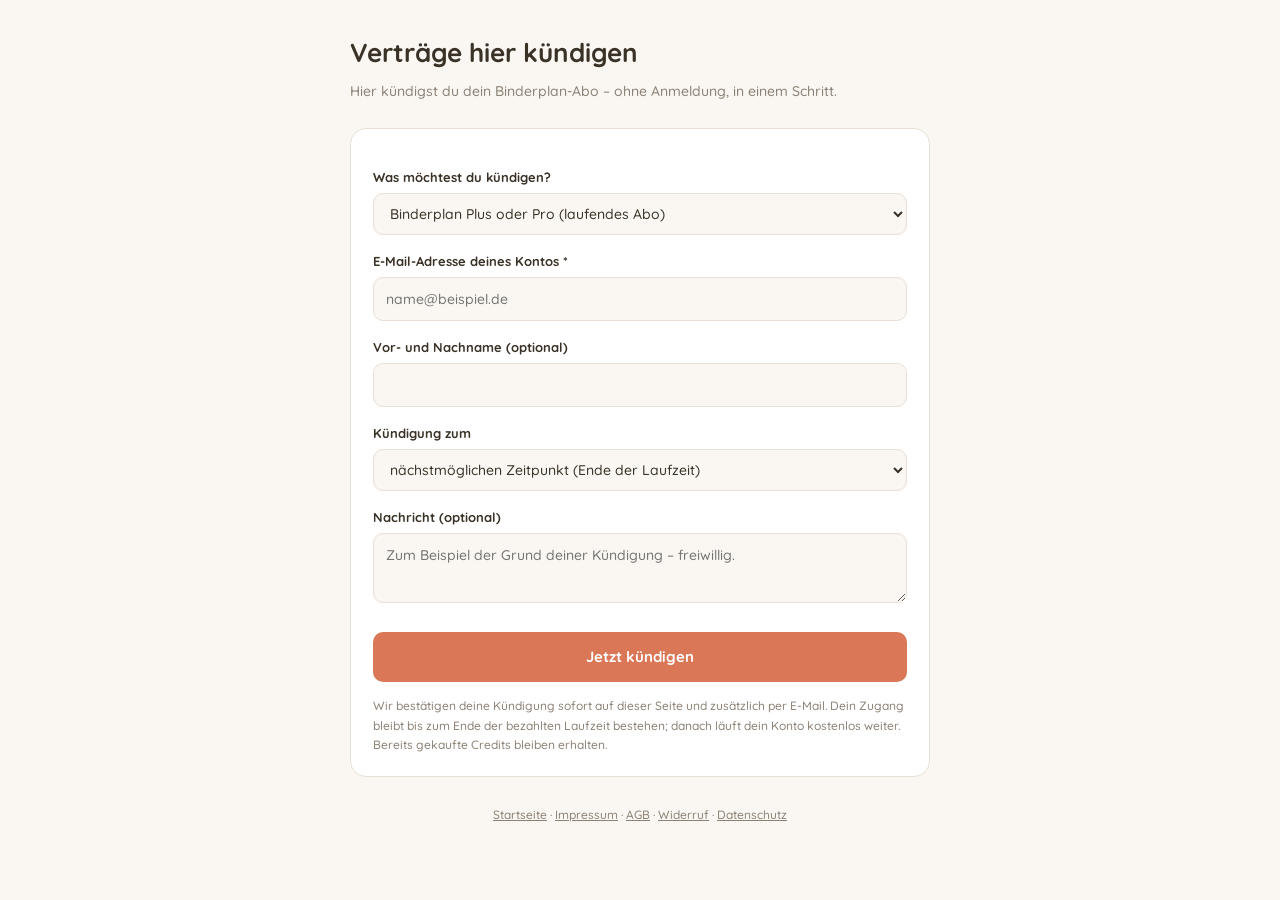
==== kuendigen.html @ 813ad459 "Go-Live: Tarifmodell Gratis/Plus/Pro mit Credit-System, Credit-Pakete, rechtssicherer Kaufprozess Ne" ====
<!DOCTYPE html>
<html lang="de">
<head>
<meta charset="utf-8">
<meta name="viewport" content="width=device-width, initial-scale=1">
<meta name="robots" content="noindex">
<title>Verträge hier kündigen · Binderplan</title>
<link rel="icon" href="/icon-192.png">
<link rel="stylesheet" href="/assets/quicksand.css">
<style>
  :root { --bg:#faf7f2; --card:#fff; --ink:#3a3227; --mut:#8b8175; --line:#e8e0d4; --akzent:#d97757; --gruen:#4a9d6e; }
  @media (prefers-color-scheme: dark) {
    :root { --bg:#1c1917; --card:#262220; --ink:#f0ebe4; --mut:#a09488; --line:#3a3430; }
  }
  * { box-sizing: border-box; }
  body { margin:0; background:var(--bg); color:var(--ink); font-family:'Quicksand',system-ui,-apple-system,'Segoe UI',sans-serif; line-height:1.6; }
  .wrap { max-width: 620px; margin: 0 auto; padding: 32px 20px 60px; }
  a { color: var(--akzent); }
  h1 { font-size: 26px; margin: 0 0 6px; }
  .unter { color: var(--mut); font-size: 14px; margin-bottom: 26px; }
  .karte { background: var(--card); border: 1px solid var(--line); border-radius: 16px; padding: 22px; }
  label { display:block; font-size:13px; font-weight:700; margin:16px 0 5px; }
  input, select, textarea { width:100%; padding:10px 12px; border:1.5px solid var(--line); border-radius:10px;
    background:var(--bg); color:var(--ink); font:inherit; font-size:14px; }
  textarea { resize: vertical; min-height: 70px; }
  .btn { width:100%; margin-top:22px; padding:13px; border:0; border-radius:10px; background:var(--akzent);
    color:#fff; font:inherit; font-weight:800; font-size:15px; cursor:pointer; }
  .btn:hover { filter: brightness(1.06); }
  .btn:disabled { opacity:.55; cursor:default; }
  .hinweis { font-size:12px; color:var(--mut); margin-top:14px; }
  .ergebnis { margin-top:20px; padding:16px; border-radius:12px; font-size:14px; display:none; }
  .ergebnis.ok { background:#4a9d6e1a; border:1px solid var(--gruen); display:block; }
  .ergebnis.info { background:#d977571a; border:1px solid var(--akzent); display:block; }
  .fuss { margin-top:28px; font-size:12px; color:var(--mut); text-align:center; }
  .fuss a { color: var(--mut); }
</style>
</head>
<body>
<div class="wrap">
  <h1>Verträge hier kündigen</h1>
  <div class="unter">Hier kündigst du dein Binderplan-Abo – ohne Anmeldung, in einem Schritt.</div>

  <div class="karte">
    <form id="form" onsubmit="absenden(event)">
      <label for="art">Was möchtest du kündigen?</label>
      <select id="art">
        <option value="abo">Binderplan Plus oder Pro (laufendes Abo)</option>
        <option value="sonstiges">Etwas anderes</option>
      </select>

      <label for="email">E-Mail-Adresse deines Kontos *</label>
      <input id="email" type="email" required placeholder="name@beispiel.de" autocomplete="email">

      <label for="name">Vor- und Nachname (optional)</label>
      <input id="name" type="text" autocomplete="name">

      <label for="zeitpunkt">Kündigung zum</label>
      <select id="zeitpunkt">
        <option value="ende">nächstmöglichen Zeitpunkt (Ende der Laufzeit)</option>
        <option value="sofort">sofort, falls möglich</option>
      </select>

      <label for="notiz">Nachricht (optional)</label>
      <textarea id="notiz" maxlength="500" placeholder="Zum Beispiel der Grund deiner Kündigung – freiwillig."></textarea>

      <button class="btn" id="senden" type="submit">Jetzt kündigen</button>
      <div class="hinweis">
        Wir bestätigen deine Kündigung sofort auf dieser Seite und zusätzlich per E-Mail.
        Dein Zugang bleibt bis zum Ende der bezahlten Laufzeit bestehen; danach läuft dein Konto
        kostenlos weiter. Bereits gekaufte Credits bleiben erhalten.
      </div>
    </form>
    <div class="ergebnis" id="ergebnis"></div>
  </div>

  <div class="fuss">
    <a href="/">Startseite</a> · <a href="/recht#impressum">Impressum</a> ·
    <a href="/recht#agb">AGB</a> · <a href="/recht#widerruf">Widerruf</a> ·
    <a href="/recht#datenschutz">Datenschutz</a>
  </div>
</div>

<script>
'use strict';
async function absenden(ev) {
  ev.preventDefault();
  const btn = document.getElementById('senden');
  const box = document.getElementById('ergebnis');
  btn.disabled = true; btn.textContent = 'Wird gesendet …';
  const daten = {
    email: document.getElementById('email').value.trim(),
    notiz: [document.getElementById('art').value, document.getElementById('zeitpunkt').value,
            document.getElementById('name').value, document.getElementById('notiz').value]
           .filter(Boolean).join(' | '),
  };
  try {
    const r = await fetch('/api/kuendigung', {
      method: 'POST', headers: { 'Content-Type': 'application/json' }, body: JSON.stringify(daten),
    });
    const d = await r.json();
    document.getElementById('form').style.display = 'none';
    if (d.gekuendigt) {
      box.className = 'ergebnis ok';
      box.innerHTML = '<strong>Deine Kündigung ist eingegangen.</strong><br>'
        + 'Dein Abo endet am ' + (d.bis || 'Ende der Laufzeit') + '. Bis dahin kannst du alles weiter nutzen. '
        + 'Es wird nichts mehr abgebucht.'
        + (d.mail ? '<br>Eine Bestätigung ist per E-Mail unterwegs.' : '');
    } else {
      box.className = 'ergebnis info';
      box.innerHTML = '<strong>Deine Nachricht ist eingegangen.</strong><br>'
        + 'Zu dieser E-Mail-Adresse ist aktuell kein laufendes Abo hinterlegt – es wird also '
        + 'ohnehin nichts abgebucht. Falls du mit einer anderen Adresse bezahlt hast, sende das '
        + 'Formular bitte noch einmal damit ab oder schreib uns an '
        + '<a href="mailto:schulte.marcel1995@gmail.com">schulte.marcel1995@gmail.com</a>.';
    }
  } catch (e) {
    btn.disabled = false; btn.textContent = 'Jetzt kündigen';
    box.className = 'ergebnis info';
    box.innerHTML = 'Das hat leider nicht geklappt. Bitte schreib uns kurz an '
      + '<a href="mailto:schulte.marcel1995@gmail.com">schulte.marcel1995@gmail.com</a> – '
      + 'deine Kündigung gilt auch per E-Mail.';
  }
}
</script>
</body>
</html>
---- assets/quicksand.css ----
@font-face {
  font-family: 'Quicksand';
  font-style: normal;
  font-weight: 500;
  font-display: swap;
  src: url(/assets/quicksand-500-latin-ext.woff2) format('woff2');
  unicode-range: U+0100-02BA, U+02BD-02C5, U+02C7-02CC, U+02CE-02D7, U+02DD-02FF, U+0304, U+0308, U+0329, U+1D00-1DBF, U+1E00-1E9F, U+1EF2-1EFF, U+2020, U+20A0-20AB, U+20AD-20C0, U+2113, U+2C60-2C7F, U+A720-A7FF;
}
@font-face {
  font-family: 'Quicksand';
  font-style: normal;
  font-weight: 500;
  font-display: swap;
  src: url(/assets/quicksand-500-latin.woff2) format('woff2');
  unicode-range: U+0000-00FF, U+0131, U+0152-0153, U+02BB-02BC, U+02C6, U+02DA, U+02DC, U+0304, U+0308, U+0329, U+2000-206F, U+20AC, U+2122, U+2191, U+2193, U+2212, U+2215, U+FEFF, U+FFFD;
}
@font-face {
  font-family: 'Quicksand';
  font-style: normal;
  font-weight: 600;
  font-display: swap;
  src: url(/assets/quicksand-600-latin-ext.woff2) format('woff2');
  unicode-range: U+0100-02BA, U+02BD-02C5, U+02C7-02CC, U+02CE-02D7, U+02DD-02FF, U+0304, U+0308, U+0329, U+1D00-1DBF, U+1E00-1E9F, U+1EF2-1EFF, U+2020, U+20A0-20AB, U+20AD-20C0, U+2113, U+2C60-2C7F, U+A720-A7FF;
}
@font-face {
  font-family: 'Quicksand';
  font-style: normal;
  font-weight: 600;
  font-display: swap;
  src: url(/assets/quicksand-600-latin.woff2) format('woff2');
  unicode-range: U+0000-00FF, U+0131, U+0152-0153, U+02BB-02BC, U+02C6, U+02DA, U+02DC, U+0304, U+0308, U+0329, U+2000-206F, U+20AC, U+2122, U+2191, U+2193, U+2212, U+2215, U+FEFF, U+FFFD;
}
@font-face {
  font-family: 'Quicksand';
  font-style: normal;
  font-weight: 700;
  font-display: swap;
  src: url(/assets/quicksand-700-latin-ext.woff2) format('woff2');
  unicode-range: U+0100-02BA, U+02BD-02C5, U+02C7-02CC, U+02CE-02D7, U+02DD-02FF, U+0304, U+0308, U+0329, U+1D00-1DBF, U+1E00-1E9F, U+1EF2-1EFF, U+2020, U+20A0-20AB, U+20AD-20C0, U+2113, U+2C60-2C7F, U+A720-A7FF;
}
@font-face {
  font-family: 'Quicksand';
  font-style: normal;
  font-weight: 700;
  font-display: swap;
  src: url(/assets/quicksand-700-latin.woff2) format('woff2');
  unicode-range: U+0000-00FF, U+0131, U+0152-0153, U+02BB-02BC, U+02C6, U+02DA, U+02DC, U+0304, U+0308, U+0329, U+2000-206F, U+20AC, U+2122, U+2191, U+2193, U+2212, U+2215, U+FEFF, U+FFFD;
}
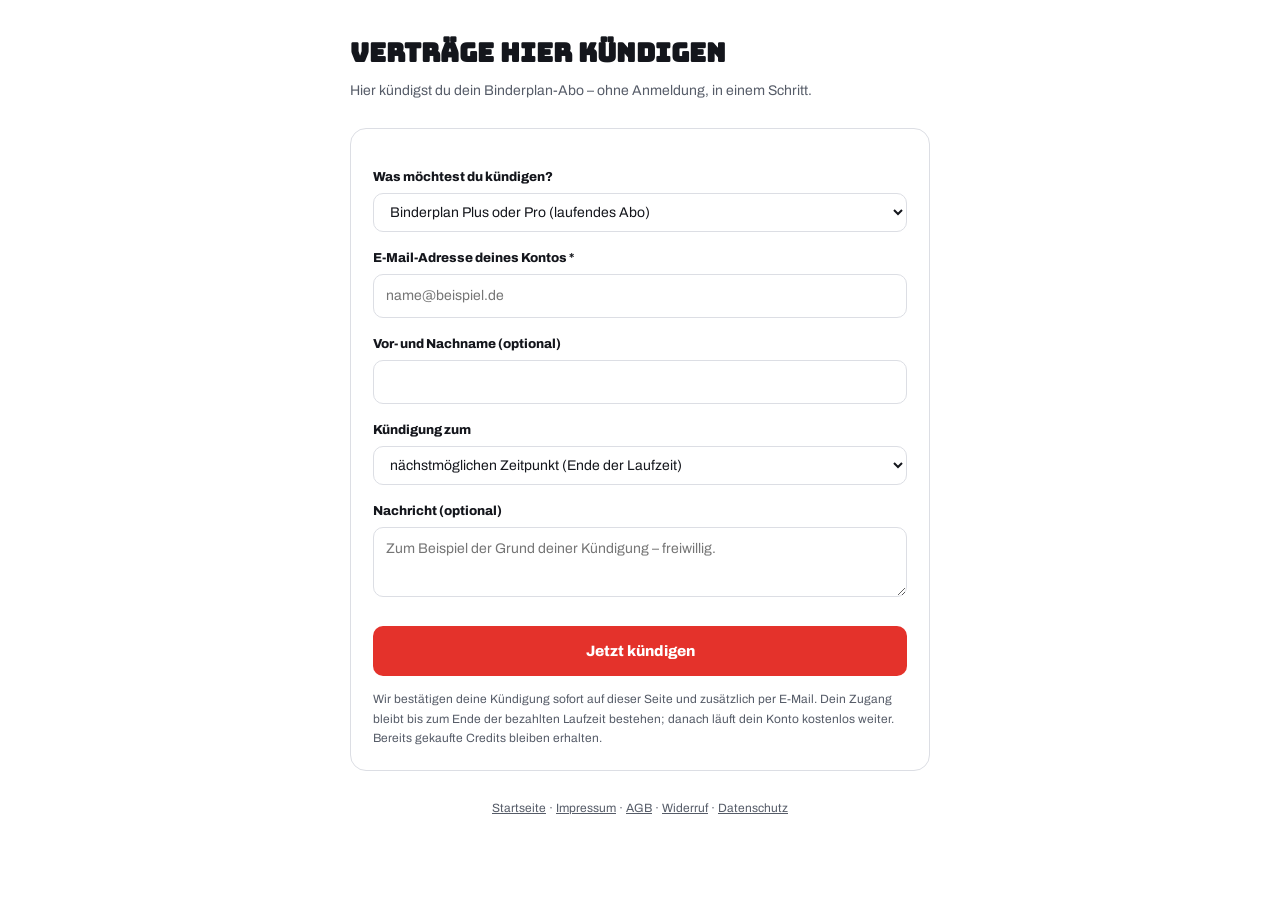
==== commit 16ccf595: "Design-Nachzügler: Rechtsseite, Kündigungsseite, altes Logo und veraltete Startseiten-Bilder Eine Pr" ====
--- a/kuendigen.html
+++ b/kuendigen.html
@@ -6,17 +6,23 @@
 <meta name="robots" content="noindex">
 <title>Verträge hier kündigen · Binderplan</title>
 <link rel="icon" href="/icon-192.png">
-<link rel="stylesheet" href="/assets/quicksand.css">
+<link rel="stylesheet" href="/assets/schrift.css">
+<link rel="apple-touch-icon" href="/icon-512.png">
+<meta name="theme-color" content="#2A4B9B">
 <style>
-  :root { --bg:#faf7f2; --card:#fff; --ink:#3a3227; --mut:#8b8175; --line:#e8e0d4; --akzent:#d97757; --gruen:#4a9d6e; }
+  :root { --bg:#FFFFFF; --ink:#14161C; --mut:#565C68; --line:#DCDEE4; --card:#FFFFFF;
+           --akzent:#E4322B; --akzent-dunkel:#C1231D; --gruen:#2F8F5B; --panel2:#F6F7F9;
+           --kontur:#14161C; --blau:#2A4B9B; --gelb:#F5C518; }
   @media (prefers-color-scheme: dark) {
-    :root { --bg:#1c1917; --card:#262220; --ink:#f0ebe4; --mut:#a09488; --line:#3a3430; }
+    :root { --bg:#12141A; --ink:#ECEEF2; --mut:#99A0AD; --line:#2A2E37; --card:#191C23;
+            --akzent:#FF5A4F; --akzent-dunkel:#FF7A70; --gruen:#4FBE86; --panel2:#1F232B;
+            --kontur:#000000; --blau:#7C9BF0; --gelb:#F5C518; }
   }
   * { box-sizing: border-box; }
-  body { margin:0; background:var(--bg); color:var(--ink); font-family:'Quicksand',system-ui,-apple-system,'Segoe UI',sans-serif; line-height:1.6; }
+  body { margin:0; background:var(--bg); color:var(--ink); font-family:'Archivo','Trebuchet MS',system-ui,sans-serif; line-height:1.6; }
   .wrap { max-width: 620px; margin: 0 auto; padding: 32px 20px 60px; }
   a { color: var(--akzent); }
-  h1 { font-size: 26px; margin: 0 0 6px; }
+  h1 { font-family:'Bungee','Archivo',sans-serif; font-size: 26px; margin: 0 0 6px; }
   .unter { color: var(--mut); font-size: 14px; margin-bottom: 26px; }
   .karte { background: var(--card); border: 1px solid var(--line); border-radius: 16px; padding: 22px; }
   label { display:block; font-size:13px; font-weight:700; margin:16px 0 5px; }
--- a/assets/schrift.css
+++ b/assets/schrift.css
@@ -0,0 +1,81 @@
+/* Selbst gehostet wie Quicksand: keine Anfrage an Google beim Seitenaufruf. */
+@font-face {
+  font-family: 'Archivo';
+  font-style: normal;
+  font-weight: 400;
+  font-display: swap;
+  src: url(/assets/archivo-400-latin-ext.woff2) format('woff2');
+  unicode-range: U+0100-02BA, U+02BD-02C5, U+02C7-02CC, U+02CE-02D7, U+02DD-02FF, U+0304, U+0308, U+0329, U+1D00-1DBF, U+1E00-1E9F, U+1EF2-1EFF, U+2020, U+20A0-20AB, U+20AD-20C0, U+2113, U+2C60-2C7F, U+A720-A7FF;
+}
+@font-face {
+  font-family: 'Archivo';
+  font-style: normal;
+  font-weight: 400;
+  font-display: swap;
+  src: url(/assets/archivo-400-latin.woff2) format('woff2');
+  unicode-range: U+0000-00FF, U+0131, U+0152-0153, U+02BB-02BC, U+02C6, U+02DA, U+02DC, U+0304, U+0308, U+0329, U+2000-206F, U+20AC, U+2122, U+2191, U+2193, U+2212, U+2215, U+FEFF, U+FFFD;
+}
+@font-face {
+  font-family: 'Archivo';
+  font-style: normal;
+  font-weight: 500;
+  font-display: swap;
+  src: url(/assets/archivo-500-latin-ext.woff2) format('woff2');
+  unicode-range: U+0100-02BA, U+02BD-02C5, U+02C7-02CC, U+02CE-02D7, U+02DD-02FF, U+0304, U+0308, U+0329, U+1D00-1DBF, U+1E00-1E9F, U+1EF2-1EFF, U+2020, U+20A0-20AB, U+20AD-20C0, U+2113, U+2C60-2C7F, U+A720-A7FF;
+}
+@font-face {
+  font-family: 'Archivo';
+  font-style: normal;
+  font-weight: 500;
+  font-display: swap;
+  src: url(/assets/archivo-500-latin.woff2) format('woff2');
+  unicode-range: U+0000-00FF, U+0131, U+0152-0153, U+02BB-02BC, U+02C6, U+02DA, U+02DC, U+0304, U+0308, U+0329, U+2000-206F, U+20AC, U+2122, U+2191, U+2193, U+2212, U+2215, U+FEFF, U+FFFD;
+}
+@font-face {
+  font-family: 'Archivo';
+  font-style: normal;
+  font-weight: 600;
+  font-display: swap;
+  src: url(/assets/archivo-600-latin-ext.woff2) format('woff2');
+  unicode-range: U+0100-02BA, U+02BD-02C5, U+02C7-02CC, U+02CE-02D7, U+02DD-02FF, U+0304, U+0308, U+0329, U+1D00-1DBF, U+1E00-1E9F, U+1EF2-1EFF, U+2020, U+20A0-20AB, U+20AD-20C0, U+2113, U+2C60-2C7F, U+A720-A7FF;
+}
+@font-face {
+  font-family: 'Archivo';
+  font-style: normal;
+  font-weight: 600;
+  font-display: swap;
+  src: url(/assets/archivo-600-latin.woff2) format('woff2');
+  unicode-range: U+0000-00FF, U+0131, U+0152-0153, U+02BB-02BC, U+02C6, U+02DA, U+02DC, U+0304, U+0308, U+0329, U+2000-206F, U+20AC, U+2122, U+2191, U+2193, U+2212, U+2215, U+FEFF, U+FFFD;
+}
+@font-face {
+  font-family: 'Archivo';
+  font-style: normal;
+  font-weight: 800;
+  font-display: swap;
+  src: url(/assets/archivo-800-latin-ext.woff2) format('woff2');
+  unicode-range: U+0100-02BA, U+02BD-02C5, U+02C7-02CC, U+02CE-02D7, U+02DD-02FF, U+0304, U+0308, U+0329, U+1D00-1DBF, U+1E00-1E9F, U+1EF2-1EFF, U+2020, U+20A0-20AB, U+20AD-20C0, U+2113, U+2C60-2C7F, U+A720-A7FF;
+}
+@font-face {
+  font-family: 'Archivo';
+  font-style: normal;
+  font-weight: 800;
+  font-display: swap;
+  src: url(/assets/archivo-800-latin.woff2) format('woff2');
+  unicode-range: U+0000-00FF, U+0131, U+0152-0153, U+02BB-02BC, U+02C6, U+02DA, U+02DC, U+0304, U+0308, U+0329, U+2000-206F, U+20AC, U+2122, U+2191, U+2193, U+2212, U+2215, U+FEFF, U+FFFD;
+}
+@font-face {
+  font-family: 'Bungee';
+  font-style: normal;
+  font-weight: 400;
+  font-display: swap;
+  src: url(/assets/bungee-400-latin-ext.woff2) format('woff2');
+  unicode-range: U+0100-02BA, U+02BD-02C5, U+02C7-02CC, U+02CE-02D7, U+02DD-02FF, U+0304, U+0308, U+0329, U+1D00-1DBF, U+1E00-1E9F, U+1EF2-1EFF, U+2020, U+20A0-20AB, U+20AD-20C0, U+2113, U+2C60-2C7F, U+A720-A7FF;
+}
+@font-face {
+  font-family: 'Bungee';
+  font-style: normal;
+  font-weight: 400;
+  font-display: swap;
+  src: url(/assets/bungee-400-latin.woff2) format('woff2');
+  unicode-range: U+0000-00FF, U+0131, U+0152-0153, U+02BB-02BC, U+02C6, U+02DA, U+02DC, U+0304, U+0308, U+0329, U+2000-206F, U+20AC, U+2122, U+2191, U+2193, U+2212, U+2215, U+FEFF, U+FFFD;
+}
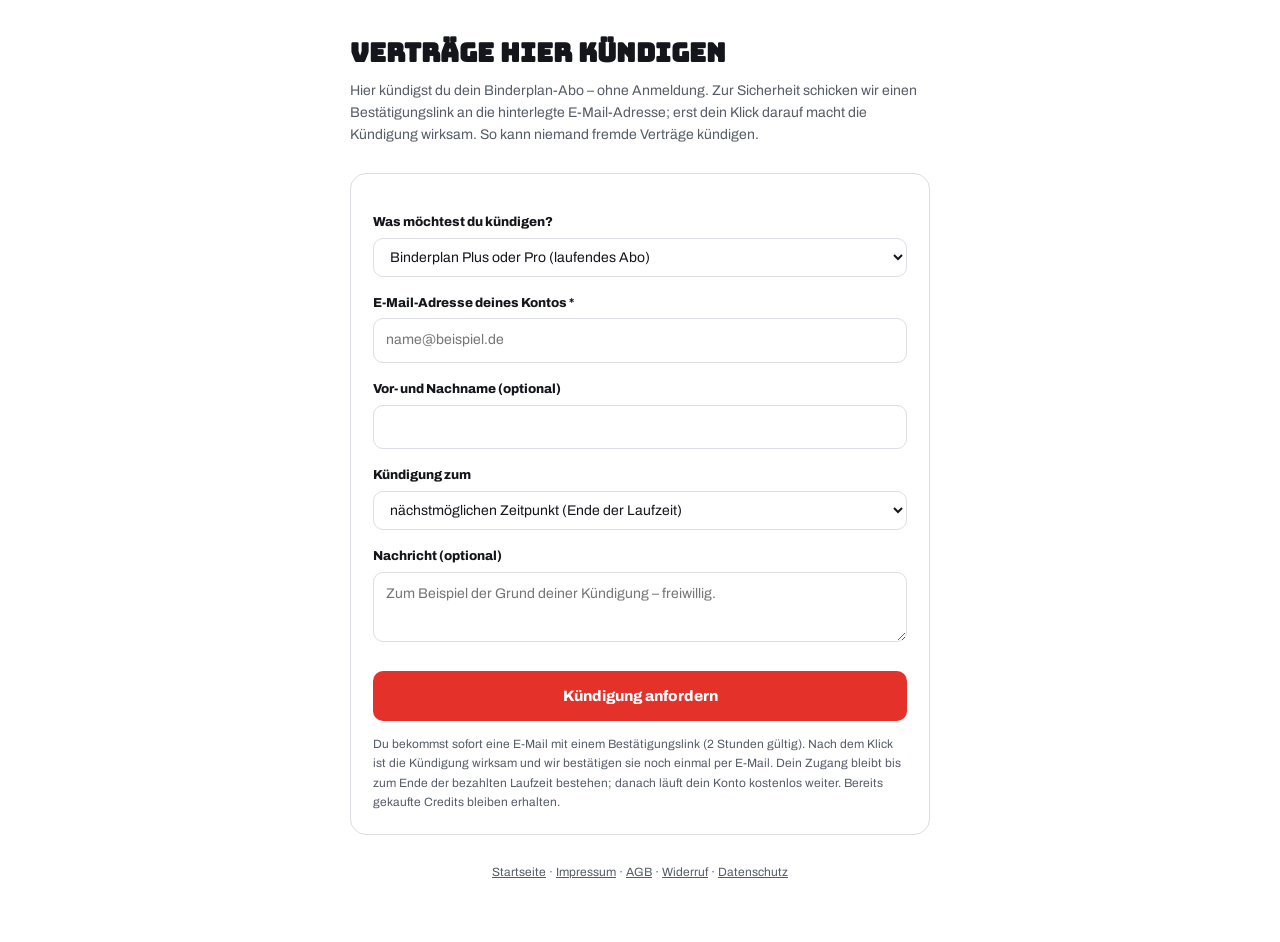
==== commit 8a96fea6: "Mailversand vorbereitet, Kündigung nur mit Bestätigung, Katalog-Sync ohne Datenverlust, eine Sprache" ====
--- a/kuendigen.html
+++ b/kuendigen.html
@@ -44,7 +44,9 @@
 <body>
 <div class="wrap">
   <h1>Verträge hier kündigen</h1>
-  <div class="unter">Hier kündigst du dein Binderplan-Abo – ohne Anmeldung, in einem Schritt.</div>
+  <div class="unter">Hier kündigst du dein Binderplan-Abo – ohne Anmeldung. Zur Sicherheit
+  schicken wir einen Bestätigungslink an die hinterlegte E-Mail-Adresse; erst dein Klick darauf
+  macht die Kündigung wirksam. So kann niemand fremde Verträge kündigen.</div>
 
   <div class="karte">
     <form id="form" onsubmit="absenden(event)">
@@ -69,9 +71,10 @@
       <label for="notiz">Nachricht (optional)</label>
       <textarea id="notiz" maxlength="500" placeholder="Zum Beispiel der Grund deiner Kündigung – freiwillig."></textarea>
 
-      <button class="btn" id="senden" type="submit">Jetzt kündigen</button>
+      <button class="btn" id="senden" type="submit">Kündigung anfordern</button>
       <div class="hinweis">
-        Wir bestätigen deine Kündigung sofort auf dieser Seite und zusätzlich per E-Mail.
+        Du bekommst sofort eine E-Mail mit einem Bestätigungslink (2 Stunden gültig). Nach dem
+        Klick ist die Kündigung wirksam und wir bestätigen sie noch einmal per E-Mail.
         Dein Zugang bleibt bis zum Ende der bezahlten Laufzeit bestehen; danach läuft dein Konto
         kostenlos weiter. Bereits gekaufte Credits bleiben erhalten.
       </div>
@@ -111,22 +114,66 @@
         + 'Dein Abo endet am ' + (d.bis || 'Ende der Laufzeit') + '. Bis dahin kannst du alles weiter nutzen. '
         + 'Es wird nichts mehr abgebucht.'
         + (d.mail ? '<br>Eine Bestätigung ist per E-Mail unterwegs.' : '');
+    } else if (d.bestaetigung && d.verschickt) {
+      box.className = 'ergebnis ok';
+      box.innerHTML = '<strong>Bitte bestätige noch kurz.</strong><br>'
+        + 'Wir haben dir einen Link an die angegebene Adresse geschickt (2 Stunden gültig). '
+        + 'Sobald du darauf klickst, ist die Kündigung wirksam – zum Ende der bezahlten Laufzeit. '
+        + 'Bis dahin ändert sich nichts.';
+    } else if (d.bestaetigung && !d.mail) {
+      box.className = 'ergebnis info';
+      box.innerHTML = '<strong>Deine Nachricht ist eingegangen.</strong><br>'
+        + 'Der automatische Versand ist gerade nicht erreichbar. Melde dich bitte in der App an '
+        + 'und kündige im Profil unter „Tarif &amp; Credits“, oder schreib uns an '
+        + '<a href="mailto:support@binderplan.app">support@binderplan.app</a> – '
+        + 'deine Kündigung gilt auch per E-Mail und wird auf heute datiert.';
     } else {
       box.className = 'ergebnis info';
       box.innerHTML = '<strong>Deine Nachricht ist eingegangen.</strong><br>'
         + 'Zu dieser E-Mail-Adresse ist aktuell kein laufendes Abo hinterlegt – es wird also '
         + 'ohnehin nichts abgebucht. Falls du mit einer anderen Adresse bezahlt hast, sende das '
         + 'Formular bitte noch einmal damit ab oder schreib uns an '
-        + '<a href="mailto:schulte.marcel1995@gmail.com">schulte.marcel1995@gmail.com</a>.';
+        + '<a href="mailto:support@binderplan.app">support@binderplan.app</a>.';
     }
   } catch (e) {
     btn.disabled = false; btn.textContent = 'Jetzt kündigen';
     box.className = 'ergebnis info';
     box.innerHTML = 'Das hat leider nicht geklappt. Bitte schreib uns kurz an '
-      + '<a href="mailto:schulte.marcel1995@gmail.com">schulte.marcel1995@gmail.com</a> – '
+      + '<a href="mailto:support@binderplan.app">support@binderplan.app</a> – '
       + 'deine Kündigung gilt auch per E-Mail.';
   }
 }
+
+// Zweiter Schritt: Link aus der Bestätigungsmail (…/kuendigen?bestaetigen=TOKEN)
+(async function () {
+  const token = new URLSearchParams(location.search).get('bestaetigen');
+  if (!token) return;
+  const box = document.getElementById('ergebnis');
+  document.getElementById('form').style.display = 'none';
+  box.className = 'ergebnis info';
+  box.textContent = 'Kündigung wird bestätigt …';
+  try {
+    const r = await fetch('/api/kuendigung/bestaetigen', {
+      method: 'POST', headers: { 'Content-Type': 'application/json' }, body: JSON.stringify({ token }),
+    });
+    const d = await r.json();
+    if (r.ok && d.gekuendigt) {
+      box.className = 'ergebnis ok';
+      box.innerHTML = '<strong>Deine Kündigung ist wirksam.</strong><br>'
+        + 'Dein Abo endet am ' + (d.bis || 'Ende der Laufzeit') + '. Bis dahin kannst du alles weiter '
+        + 'nutzen, danach läuft dein Konto kostenlos weiter. Gekaufte Credits behältst du. '
+        + 'Eine Bestätigung ist per E-Mail unterwegs.';
+    } else {
+      box.className = 'ergebnis info';
+      box.innerHTML = '<strong>' + ((d && d.detail) || 'Der Link ist abgelaufen.') + '</strong><br>'
+        + 'Bitte fülle das Formular noch einmal aus – <a href="/kuendigen">hier</a>.';
+    }
+  } catch (e) {
+    box.className = 'ergebnis info';
+    box.innerHTML = 'Das hat leider nicht geklappt. Bitte schreib uns an '
+      + '<a href="mailto:support@binderplan.app">support@binderplan.app</a>.';
+  }
+})();
 </script>
 </body>
 </html>
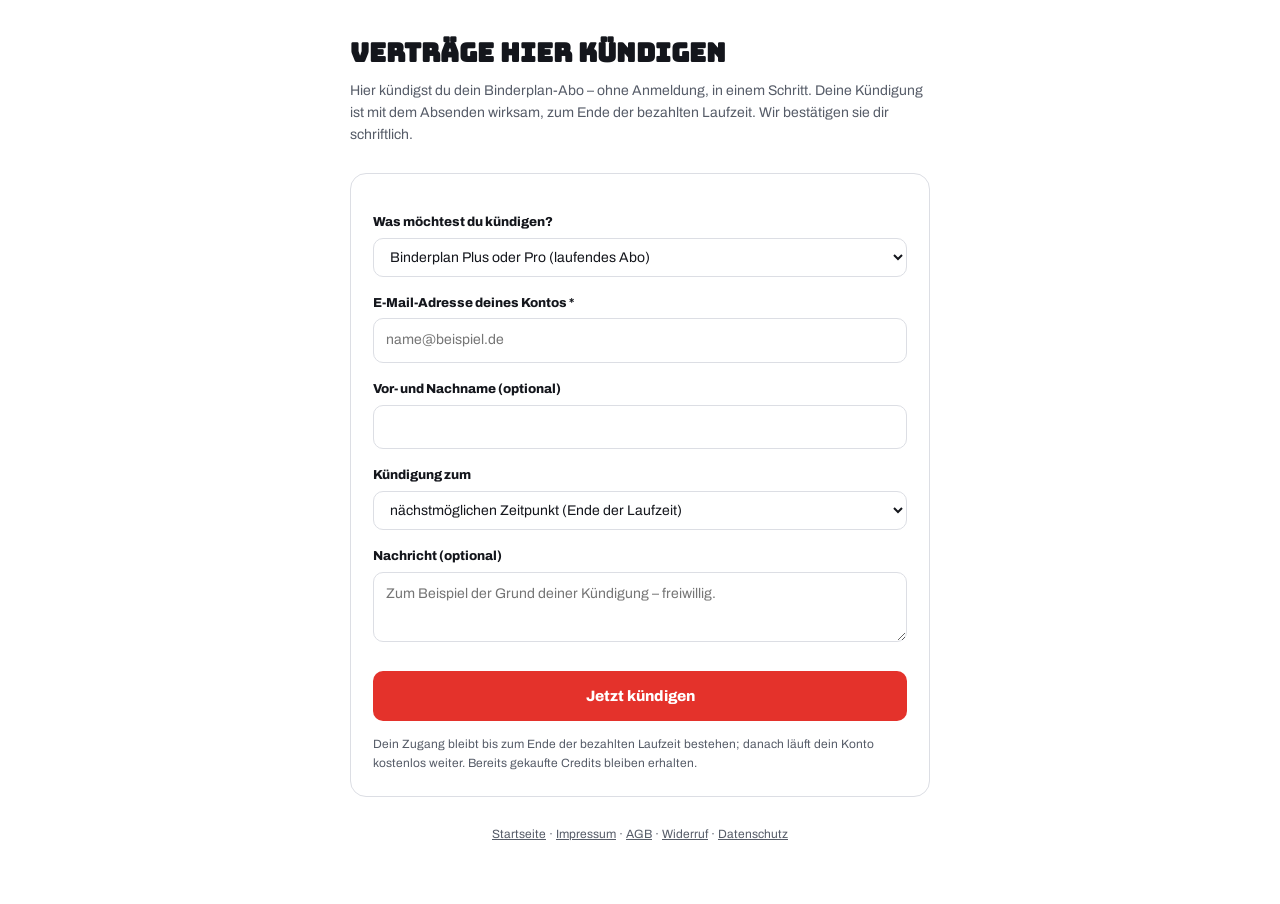
==== commit 06b32c76: "Mailversand: Absender und Antwortadresse getrennt, Einrichtung mit Probe, Telegram als zweiter Melde" ====
--- a/kuendigen.html
+++ b/kuendigen.html
@@ -44,9 +44,9 @@
 <body>
 <div class="wrap">
   <h1>Verträge hier kündigen</h1>
-  <div class="unter">Hier kündigst du dein Binderplan-Abo – ohne Anmeldung. Zur Sicherheit
-  schicken wir einen Bestätigungslink an die hinterlegte E-Mail-Adresse; erst dein Klick darauf
-  macht die Kündigung wirksam. So kann niemand fremde Verträge kündigen.</div>
+  <div class="unter">Hier kündigst du dein Binderplan-Abo – ohne Anmeldung, in einem Schritt.
+  Deine Kündigung ist mit dem Absenden wirksam, zum Ende der bezahlten Laufzeit. Wir bestätigen
+  sie dir schriftlich.</div>
 
   <div class="karte">
     <form id="form" onsubmit="absenden(event)">
@@ -71,10 +71,8 @@
       <label for="notiz">Nachricht (optional)</label>
       <textarea id="notiz" maxlength="500" placeholder="Zum Beispiel der Grund deiner Kündigung – freiwillig."></textarea>
 
-      <button class="btn" id="senden" type="submit">Kündigung anfordern</button>
+      <button class="btn" id="senden" type="submit">Jetzt kündigen</button>
       <div class="hinweis">
-        Du bekommst sofort eine E-Mail mit einem Bestätigungslink (2 Stunden gültig). Nach dem
-        Klick ist die Kündigung wirksam und wir bestätigen sie noch einmal per E-Mail.
         Dein Zugang bleibt bis zum Ende der bezahlten Laufzeit bestehen; danach läuft dein Konto
         kostenlos weiter. Bereits gekaufte Credits bleiben erhalten.
       </div>
@@ -123,10 +121,10 @@
     } else if (d.bestaetigung && !d.mail) {
       box.className = 'ergebnis info';
       box.innerHTML = '<strong>Deine Nachricht ist eingegangen.</strong><br>'
-        + 'Der automatische Versand ist gerade nicht erreichbar. Melde dich bitte in der App an '
-        + 'und kündige im Profil unter „Tarif &amp; Credits“, oder schreib uns an '
-        + '<a href="mailto:support@binderplan.app">support@binderplan.app</a> – '
-        + 'deine Kündigung gilt auch per E-Mail und wird auf heute datiert.';
+        + 'Zu dieser E-Mail-Adresse ist aktuell kein laufendes Abo hinterlegt – es wird also '
+        + 'ohnehin nichts abgebucht. Falls du mit einer anderen Adresse bezahlt hast, sende das '
+        + 'Formular bitte noch einmal damit ab oder schreib uns an '
+        + '<a href="mailto:support@binderplan.app">support@binderplan.app</a>.';
     } else {
       box.className = 'ergebnis info';
       box.innerHTML = '<strong>Deine Nachricht ist eingegangen.</strong><br>'
